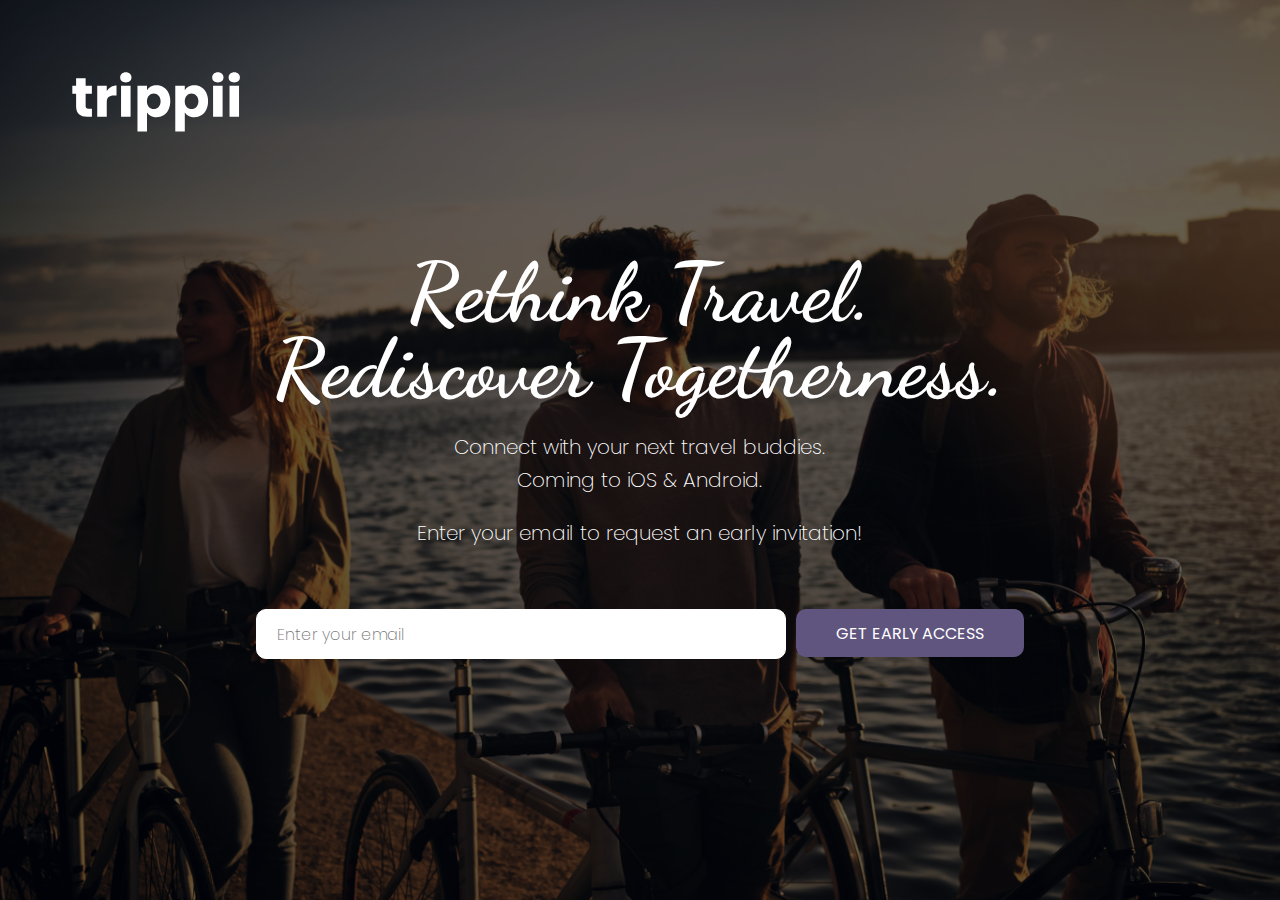
==== index.html @ ec7e8a85 "dev: update Instagram Link" ====
<!DOCTYPE html>
<html lang="en">

<head>
    <meta charset="UTF-8">
    <meta name="viewport" content="width=device-width, initial-scale=1.0">
    <title>Trippii - Rethink Travel. Rediscover Togetherness.</title>
    <meta name="description"
        content="Trippii: Rethink Travel. Rediscover Togetherness. Connect with your next travel buddies. Coming to iOS & Android.">
    <meta name="keywords" content="Travel, Rediscover, Togetherness, iOS, Android">
    <meta name="author" content="Trippii">
    <link type="text/css" rel="stylesheet" href="./css/variables.css">
    <link type="text/css" rel="stylesheet" href="./css/style.css">
    <link type="text/css" rel="stylesheet" href="./css/pop-up.css">
    <link rel="stylesheet"
        href="https://fonts.googleapis.com/css2?family=Material+Symbols+Outlined:opsz,wght,FILL,GRAD@20..48,100..700,0..1,-50..200" />

</head>

<body>

    <div class="layout">

        <header class="layout__header">
            <img width="180" class="layout__logo" src="./assets/logo.svg" alt="Trippii - Logo" title="Trippii - Logo">
        </header>

        <main class="layout__body">
            <div class="layout__content">
                <h1 class="content__slogan">Rethink Travel. Rediscover Togetherness.</h1>

                <div class="content__message">
                    <span class="message__text">
                        Connect with your next travel buddies.
                    </span>
                    <span class="message__text">
                        Coming to iOS & Android.
                    </span>
                </div>

                <span class="content__email">
                    Enter your email to request an early invitation!
                </span>
            </div>

            <form class="layout__form" id="form-email">
                <label for="email" class="form__label">
                    Share your email to get early access to our app once it launches!
                </label>
                <input required type="email" id="email" name="email" class="form__input" placeholder="Enter your email">
                <button type="submit" class="form__button" aria-label="Notify Me">GET EARLY ACCESS</button>
            </form>
        </main>
    </div>

    <div class="pop-up__overlay hidden" id="pop-up-overlay">
        <div class="pop-up hidden" id="pop-up">
            <div class="icon">
                <span class="material-symbols-outlined" style="font-size: 80px; color: black;" id="pop-up-icon">
                    check_circle
                </span>
            </div>
            <div class="pop-up__message">
                <span class="pop-up__title" id="pop-up-title">You are on the waitlist</span>
                <div class="pop-up__content" id="pop-up-message">
                    Thanks for joining Trippii. Our team will notify you as soon as the product is available. Follow us
                    on Instagram to stay tuned!
                </div>
            </div>
            <div class="pop-up__footer">
                <a href="https://www.instagram.com/trippiiapp" rel="noopener noreferrer" class="button" aria-label="Follow us on Instagram">Instagram</a>
            </div>

        </div>
    </div>

    <script src="./js/form.js"></script>
</body>

</html>
---- css/variables.css ----
:root {
    --font-family: 'Poppins', 'Dancing Script', system-ui, -apple-system, sans-serif;
    --primary-color: #ffffff;
    --secondary-color: #60557F;
    --overlay-color: rgba(0, 3, 12, .6);
    --input-color: rgba(0, 0, 0, 0.80);
    

    --spacing-1: 0.25rem;
    --spacing-2: 0.625rem;
    --spacing-3: 1rem;
    --spacing-4: 1.25rem;
    --spacing-5: 1.5rem;
    --spacing-6: 2rem;
    --spacing-8: 2.5rem;
    --spacing-9: 3rem;
    --spacing-10: 3.5rem;

    --body-padding-x: 2.125rem;

    --font-size-xs: 0.75rem;
    --font-size-sm: 0.875rem;
    --font-size-md: 1rem;
    --font-size-xl: 1.25rem;

    --font-size-slogan-mobile: 48px;
    --font-size-slogan-line-height-mobile: 56px;
    --font-size-slogan: 82px;
    --font-size-slogan-line-height: 76px;

    --input-box-shadow: 0 0 8px rgba(178, 155, 239, 0.8);
    --pop-up-shadow: 0 8px 16px rgba(20, 21, 26, 0.08), 0 0 4px rgba(20, 21, 26, 0.04);
}
---- css/style.css ----
/* Dancing Script & Poppins - Google Fonts */
@import url('https://fonts.googleapis.com/css2?family=Dancing+Script:wght@400;500;600;700&family=Poppins:ital,wght@0,100;0,200;0,300;0,400;1,100;1,200;1,300&display=swap');
@import url('https://fonts.googleapis.com/css2?family=Poppins:ital,wght@0,300;1,300&display=swap');

* {
    margin: 0;
    padding: 0;
    box-sizing: border-box;
    font-family: var(--font-family);
}

html {
    background: url(../assets/background.png) no-repeat fixed;
    -moz-background-size: cover;
    -o-background-size: cover;
    -webkit-background-size: cover;
    background-size: cover;
}

/* Overlay */
html::before {
    background: var(--overlay-color);
    bottom: 0;
    content: "";
    left: 0;
    /* This is important, to not catch mouse events - Allow user to interact with inner elements */
    pointer-events: none;
    position: absolute;
    right: 0;
    top: 0;
    height: 100dvh;
}

body {
    color: var(--primary-color);
    height: 100dvh;
    padding: var(--spacing-10) var(--body-padding-x);
    position: relative; /* This is important to make it stand out from the overlay */
}

.layout,
.layout__body,
.layout__content,
.layout__form {
    align-items: center;
    display: flex;
    flex-direction: column;
    position: relative;
}

.layout {
    height: 100%;
    justify-content: center;
    width: 100%;
}

.layout__header {
    justify-content: center;
}

.layout__header .layout__logo {
    width: 7.5rem;
}

.layout__body {
    flex: 1;
}

.layout__content {
    flex: 1;
    font-weight: 200;
    gap: var(--spacing-5);
    justify-content: center;
    max-width: 325px;
}

.content__slogan {
    color: var(--primary-color);
    font-family: 'Dancing Script';
    font-size: var(--font-size-slogan-mobile);
    font-weight: 700;
    line-height: var(--font-size-slogan-line-height-mobile);
    text-align: center;
}

.content__message,
.content__email,
.form__label {
    align-items: center;
    color: var(--primary-color);
    display: flex;
    flex-direction: column;
    font-size: var(--font-size-xs);
    font-weight: 200;
    justify-content: center;
    line-height: var(--spacing-5);
    text-align: center;
}

.content_message,
.message__text {
    line-height: 33px;
}

.content__email {
    display: none;
}

.layout__form {
    align-self: stretch;
    gap: var(--spacing-2);
    justify-content: center;
    max-width: 816px;
    width: 100%;
}

.layout__form input,
.layout__form button {
    align-self: stretch;
    border-radius: var(--spacing-2);
    color: var(--primary-color);
    font-size: var(--spacing-3);
    font-weight: 200;
    height: 3rem;
    padding: var(--spacing-3);
}

.layout__form input {
    border: 1px solid var(--primary-color);
    color: var(--input-color);
    line-height: 18px;
    text-align: center;
    outline: none;
}

.layout__form input:focus {
    border: 1px solid var(--secondary-color-light);
    box-shadow: var(--input-box-shadow);
}

.layout__form button {
    align-items: center;
    background: var(--secondary-color);
    border: none;
    cursor: pointer;
    display: flex;
    font-weight: 400;
    justify-content: center;
    padding: 0;
}

.layout__form .sign-up__email {
    display: inline;
}

@media (min-width: 640px) {
    .layout {
        padding: 0;
        margin: auto;
    }

    html {
        background: url(../assets/background.png) no-repeat center center fixed;
        background-size: cover;
    }

    body {
        padding: var(--spacing-9);
    }

    .layout {
        gap: 92px;
    }

    .layout__body {
        gap: 64px;
    }

    .layout__header {
        padding: 0;
    }

    .layout__content {
        flex: unset;
        width: 100%;
        max-width: 48rem;
        justify-content: center;
    }

    .content__message,
    .content__email {
        font-size: var(--font-size-xl);
    }

    .content__slogan {
        font-size: var(--font-size-slogan);
        line-height: var(--font-size-slogan-line-height);
    }

    .content__email {
        position: static;
        display: inline;
    }

    .layout__form {
        align-self: auto;
        flex-direction: row;
        max-width: 48rem;
        font-weight: 400;
    }

    .layout__form input {
        flex: auto;
        padding: var(--spacing-5) var(--spacing-4);
        text-align: left;
    }

    .layout__form button {
        gap: var(--spacing-2);
        padding: var(--spacing-2) var(--spacing-8);
    }

    .layout__form .form__label {
        display: none;
    }

    .layout__header {
        width: 100%;
        justify-content: flex-start;
    }

    .layout__header .layout__logo {
        padding: var(--spacing-5);
        width: 13.5rem;
    }
}
---- css/pop-up.css ----
.pop-up__overlay {
    position: fixed;
    top: 0;
    left: 0;
    width: 100%;
    height: 100%;
    z-index: 1;
    visibility: visible;
    background: var(--overlay-color);
}

.pop-up__overlay.hidden {
    z-index: -1;
    visibility: hidden;
}

.pop-up {
    align-items: center;
    background-color: var(--primary-color);
    display: flex;
    flex-direction: column;
    justify-content: center;
    width: 100%;
    position: fixed;
    transform: translateY(200%);
    transition: transform 0.5s; 
    z-index: 2;
    border-radius: 20px 20px 0px 0px;
    box-shadow: var(--pop-up-shadow);
    padding: 60px 32px;
    gap: var(--spacing-8);
    text-align: center;
}

.pop-up__message {
    display: flex;
    flex-direction: column;
    justify-content: center;
    gap: var(--spacing-6);
    color: black;
    text-align: center;
}

.pop-up .pop-up__title {
    font-size: var(--font-size-xl);
    line-height: 1.25;
}

.pop-up .pop-up__footer {
    display: flex;
    align-items: center;
    justify-content: center;
    gap: var(--spacing-2);
}

.pop-up .button {
    display: flex;
    align-items: center;
    justify-content: center;
    width: 100%;
    height: 58px;
    padding: 24px 56px;
    border: none;
    border-radius: var(--spacing-2);
    background: var(--secondary-color);
    color: var(--primary-color);
    cursor: pointer;
    font-weight: 700;
    font-size: var(--font-size-xl);
    line-height: 18px;
    text-decoration: none;
}

.pop-up:not(.hidden) {
    bottom: 0;
    left: 0;
    transform: translateY(0);
}

@media (min-width: 640px) {
    .pop-up {
        max-width: 34rem;
        padding: var(--spacing-8) 5.625rem;
        transition: opacity 0.5s ease-in-out;
        border-radius: var(--spacing-8);
        opacity: 0;
        transform: translateY(100%);
    }

    .pop-up .button {
        width: auto;
    }

    .pop-up:not(.hidden) {
        bottom: 50%;
        left: 50%;
        transform: translate(-50%, 50%);
        opacity: 1;
    }
}
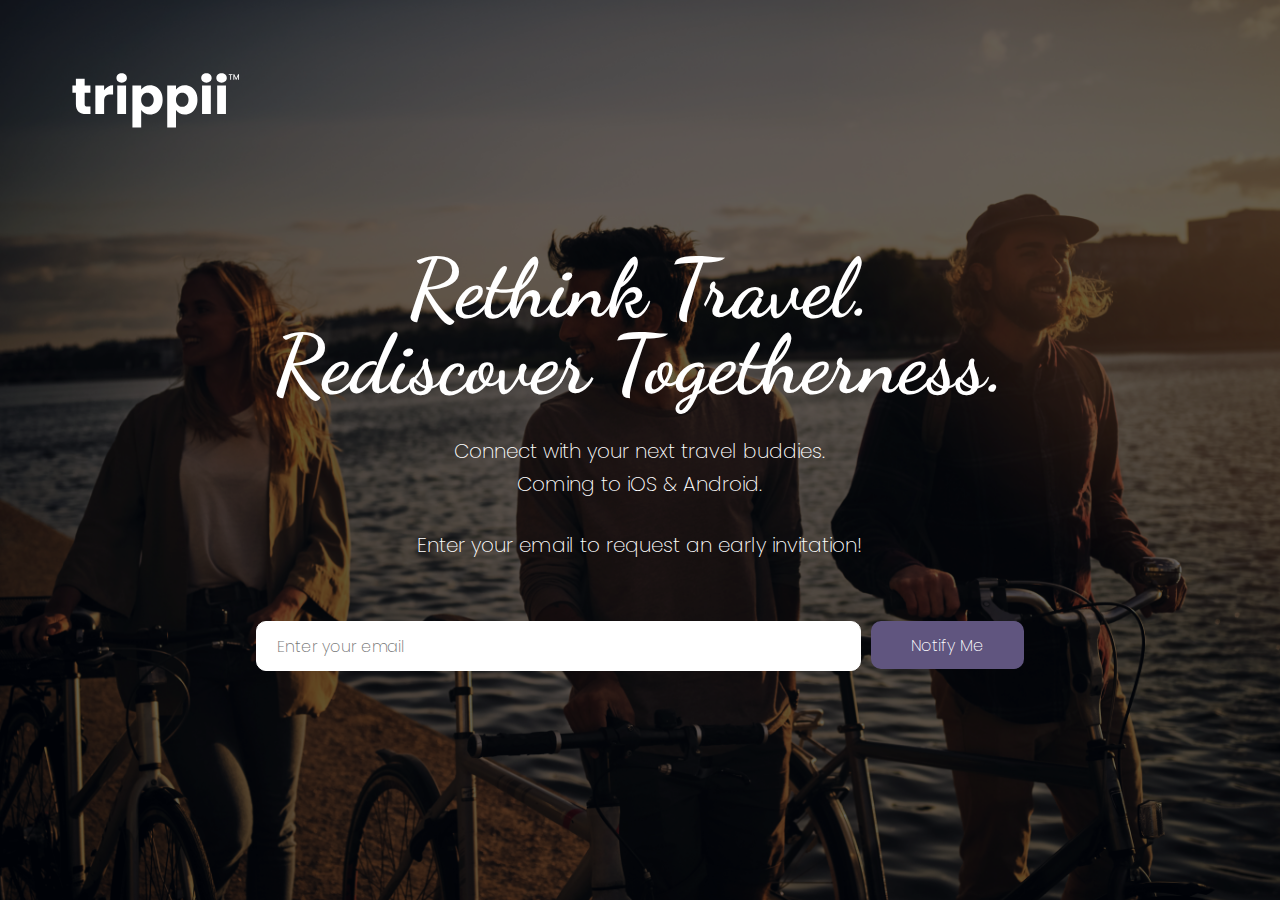
==== commit cc647f88: "dev: wait until font loads" ====
--- a/index.html
+++ b/index.html
@@ -9,11 +9,20 @@
         content="Trippii: Rethink Travel. Rediscover Togetherness. Connect with your next travel buddies. Coming to iOS & Android.">
     <meta name="keywords" content="Travel, Rediscover, Togetherness, iOS, Android">
     <meta name="author" content="Trippii">
+
+    <link rel="preconnect" href="https://fonts.googleapis.com">
+    <link rel="preconnect" href="https://fonts.gstatic.com" crossorigin>
+
+    <link rel="stylesheet" href="https://fonts.googleapis.com/css2?family=Dancing+Script:wght@400;500;600;700&family=Poppins:ital,wght@0,100;0,200;0,300;0,400;1,100;1,200;1,300&display=block">
+    <link rel="stylesheet" href="https://fonts.googleapis.com/css2?family=Poppins:ital,wght@0,300;1,300&display=block">
+
+    <link rel="stylesheet"
+        href="https://fonts.googleapis.com/css2?family=Material+Symbols+Outlined:opsz,wght,FILL,GRAD@20..48,100..700,0..1,-50..200" />
+
+
     <link type="text/css" rel="stylesheet" href="./css/variables.css">
     <link type="text/css" rel="stylesheet" href="./css/style.css">
     <link type="text/css" rel="stylesheet" href="./css/pop-up.css">
-    <link rel="stylesheet"
-        href="https://fonts.googleapis.com/css2?family=Material+Symbols+Outlined:opsz,wght,FILL,GRAD@20..48,100..700,0..1,-50..200" />
 
 </head>
 
@@ -25,7 +34,7 @@
             <img width="180" class="layout__logo" src="./assets/logo.svg" alt="Trippii - Logo" title="Trippii - Logo">
         </header>
 
-        <main class="layout__body">
+        <main id="body" class="layout__body" style="visibility: hidden;">
             <div class="layout__content">
                 <h1 class="content__slogan">Rethink Travel. Rediscover Togetherness.</h1>
 
@@ -45,10 +54,10 @@
 
             <form class="layout__form" id="form-email">
                 <label for="email" class="form__label">
-                    Share your email to get early access to our app once it launches!
+                    Enter your email to request an early invitation!
                 </label>
                 <input required type="email" id="email" name="email" class="form__input" placeholder="Enter your email">
-                <button type="submit" class="form__button" aria-label="Notify Me">GET EARLY ACCESS</button>
+                <button type="submit" class="form__button" aria-label="Notify Me">Notify Me</button>
             </form>
         </main>
     </div>
@@ -68,7 +77,7 @@
                 </div>
             </div>
             <div class="pop-up__footer">
-                <a href="https://www.instagram.com/trippiiapp" rel="noopener noreferrer" class="button" aria-label="Follow us on Instagram">Instagram</a>
+                <a href="https://www.instagram.com/trippii" target="_blank" rel="noopener noreferrer" class="button" aria-label="Follow us on Instagram">Instagram</a>
             </div>
 
         </div>
@@ -77,4 +86,4 @@
     <script src="./js/form.js"></script>
 </body>
 
-</html>
+</html>--- a/css/style.css
+++ b/css/style.css
@@ -1,7 +1,3 @@
-/* Dancing Script & Poppins - Google Fonts */
-@import url('https://fonts.googleapis.com/css2?family=Dancing+Script:wght@400;500;600;700&family=Poppins:ital,wght@0,100;0,200;0,300;0,400;1,100;1,200;1,300&display=swap');
-@import url('https://fonts.googleapis.com/css2?family=Poppins:ital,wght@0,300;1,300&display=swap');
-
 * {
     margin: 0;
     padding: 0;
@@ -32,10 +28,11 @@
 }
 
 body {
+    /* This is important to make it stand out from the overlay */
     color: var(--primary-color);
     height: 100dvh;
-    padding: var(--spacing-10) var(--body-padding-x);
-    position: relative; /* This is important to make it stand out from the overlay */
+    padding: var(--body-padding);
+    position: relative;
 }
 
 .layout,
@@ -51,6 +48,7 @@
 .layout {
     height: 100%;
     justify-content: center;
+    padding: var(--spacing-9) 0;
     width: 100%;
 }
 
@@ -69,7 +67,7 @@
 .layout__content {
     flex: 1;
     font-weight: 200;
-    gap: var(--spacing-5);
+    gap: var(--spacing-6);
     justify-content: center;
     max-width: 325px;
 }
@@ -91,10 +89,8 @@
     display: flex;
     flex-direction: column;
     font-size: var(--font-size-xs);
-    font-weight: 200;
     justify-content: center;
     line-height: var(--spacing-5);
-    text-align: center;
 }
 
 .content_message,
@@ -144,7 +140,6 @@
     border: none;
     cursor: pointer;
     display: flex;
-    font-weight: 400;
     justify-content: center;
     padding: 0;
 }
@@ -176,15 +171,10 @@
         gap: 64px;
     }
 
-    .layout__header {
-        padding: 0;
-    }
-
     .layout__content {
         flex: unset;
         width: 100%;
         max-width: 48rem;
-        justify-content: center;
     }
 
     .content__message,
@@ -205,6 +195,7 @@
     .layout__form {
         align-self: auto;
         flex-direction: row;
+        height: 4.25rem;
         max-width: 48rem;
         font-weight: 400;
     }
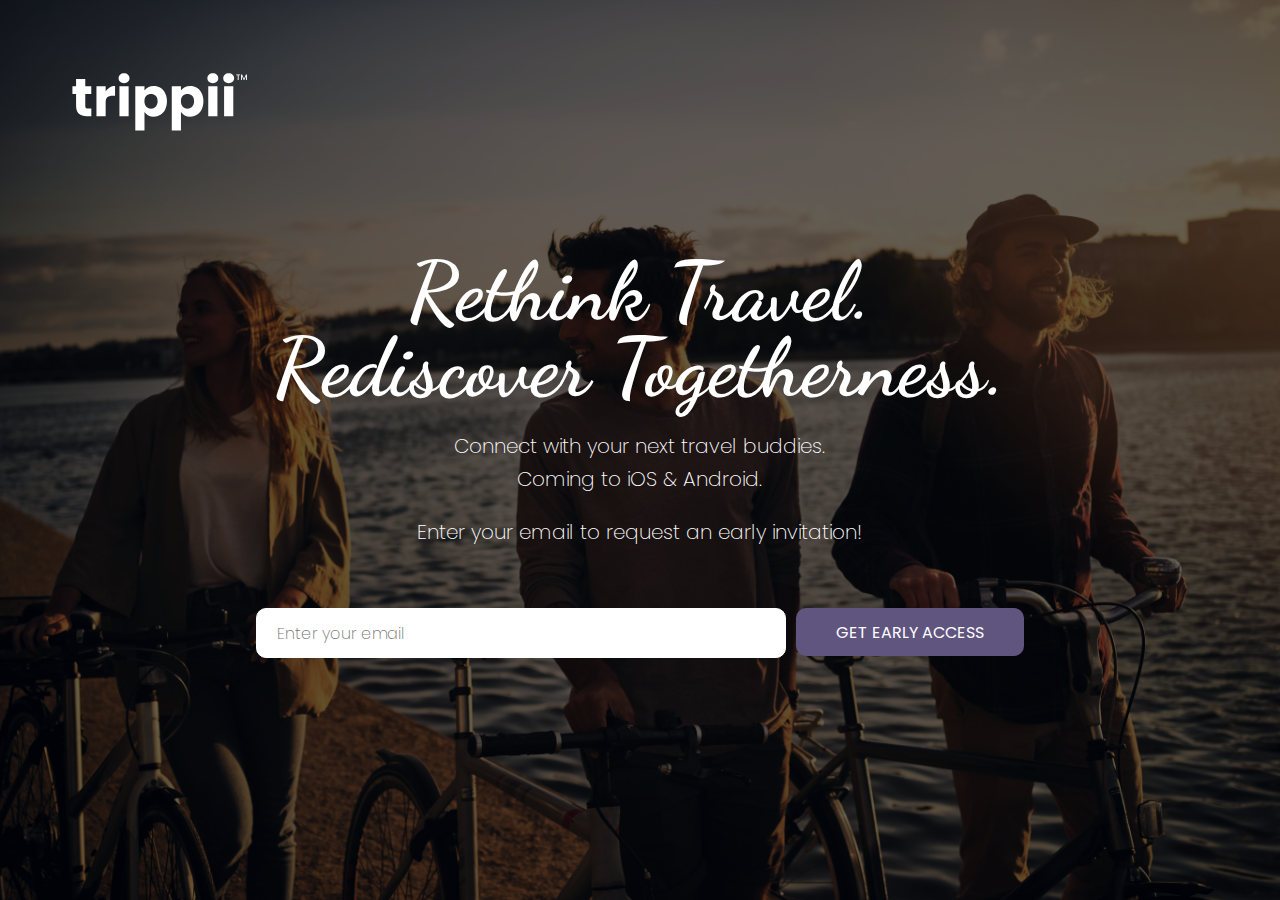
==== commit a9720dbe: "Merge branch 'main' into wait-until-font-loads-preload-approach" ====
--- a/index.html
+++ b/index.html
@@ -54,10 +54,10 @@
 
             <form class="layout__form" id="form-email">
                 <label for="email" class="form__label">
-                    Enter your email to request an early invitation!
+                    Share your email to get early access to our app once it launches!
                 </label>
                 <input required type="email" id="email" name="email" class="form__input" placeholder="Enter your email">
-                <button type="submit" class="form__button" aria-label="Notify Me">Notify Me</button>
+                <button type="submit" class="form__button" aria-label="Notify Me">GET EARLY ACCESS</button>
             </form>
         </main>
     </div>
@@ -77,7 +77,7 @@
                 </div>
             </div>
             <div class="pop-up__footer">
-                <a href="https://www.instagram.com/trippii" target="_blank" rel="noopener noreferrer" class="button" aria-label="Follow us on Instagram">Instagram</a>
+                <a href="https://www.instagram.com/trippiiapp" rel="noopener noreferrer" class="button" aria-label="Follow us on Instagram">Instagram</a>
             </div>
 
         </div>
@@ -86,4 +86,4 @@
     <script src="./js/form.js"></script>
 </body>
 
-</html>+</html>
--- a/css/style.css
+++ b/css/style.css
@@ -28,11 +28,10 @@
 }
 
 body {
-    /* This is important to make it stand out from the overlay */
     color: var(--primary-color);
     height: 100dvh;
-    padding: var(--body-padding);
-    position: relative;
+    padding: var(--spacing-10) var(--body-padding-x);
+    position: relative; /* This is important to make it stand out from the overlay */
 }
 
 .layout,
@@ -48,7 +47,6 @@
 .layout {
     height: 100%;
     justify-content: center;
-    padding: var(--spacing-9) 0;
     width: 100%;
 }
 
@@ -57,7 +55,7 @@
 }
 
 .layout__header .layout__logo {
-    width: 7.5rem;
+    width: 8rem;
 }
 
 .layout__body {
@@ -67,7 +65,7 @@
 .layout__content {
     flex: 1;
     font-weight: 200;
-    gap: var(--spacing-6);
+    gap: var(--spacing-5);
     justify-content: center;
     max-width: 325px;
 }
@@ -89,8 +87,10 @@
     display: flex;
     flex-direction: column;
     font-size: var(--font-size-xs);
+    font-weight: 200;
     justify-content: center;
     line-height: var(--spacing-5);
+    text-align: center;
 }
 
 .content_message,
@@ -140,6 +140,7 @@
     border: none;
     cursor: pointer;
     display: flex;
+    font-weight: 400;
     justify-content: center;
     padding: 0;
 }
@@ -171,10 +172,15 @@
         gap: 64px;
     }
 
+    .layout__header {
+        padding: 0;
+    }
+
     .layout__content {
         flex: unset;
         width: 100%;
         max-width: 48rem;
+        justify-content: center;
     }
 
     .content__message,
@@ -195,7 +201,6 @@
     .layout__form {
         align-self: auto;
         flex-direction: row;
-        height: 4.25rem;
         max-width: 48rem;
         font-weight: 400;
     }
@@ -222,6 +227,6 @@
 
     .layout__header .layout__logo {
         padding: var(--spacing-5);
-        width: 13.5rem;
+        width: 14rem;
     }
 }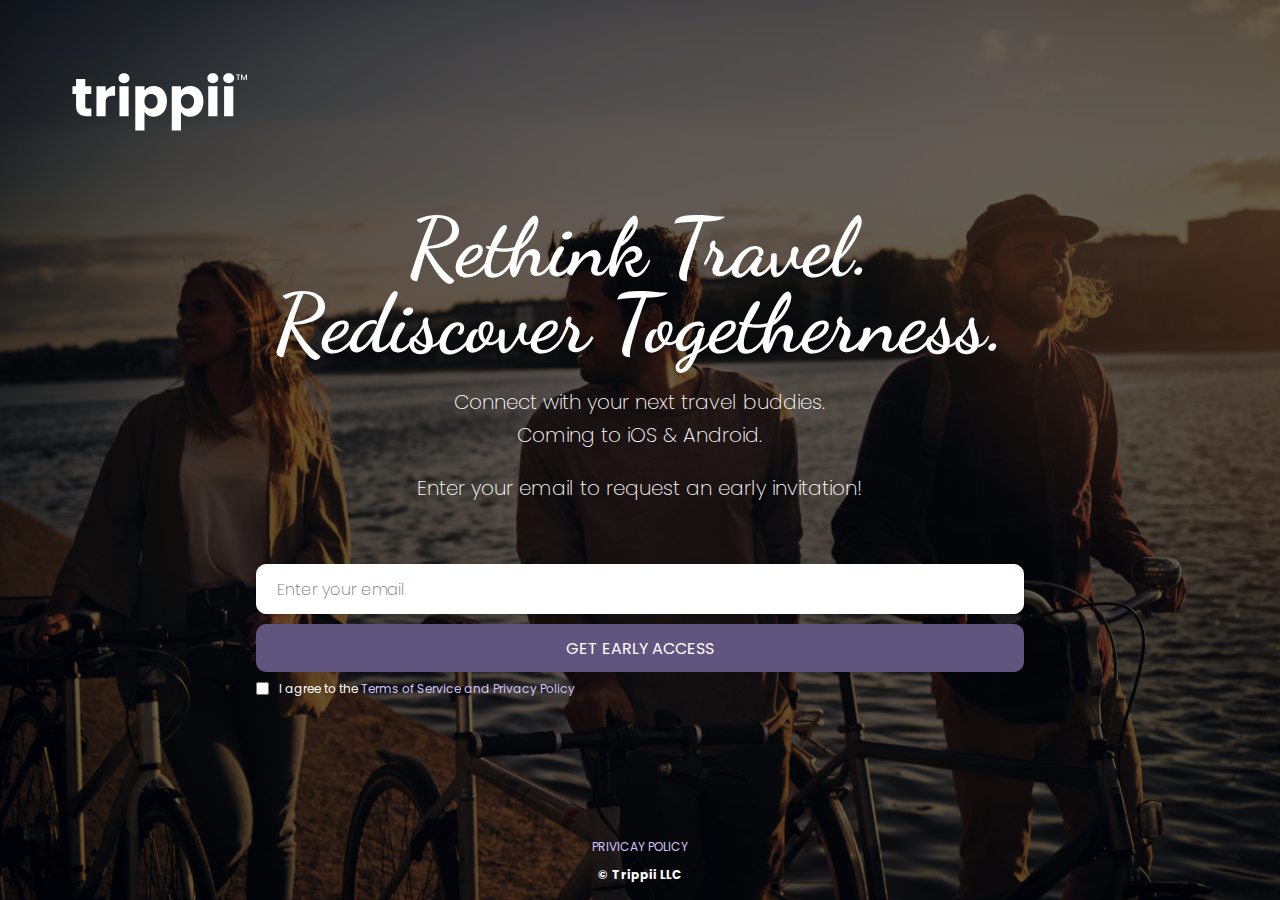
==== commit 11f45518: "dev: start privacy-policy-page" ====
--- a/index.html
+++ b/index.html
@@ -9,20 +9,11 @@
         content="Trippii: Rethink Travel. Rediscover Togetherness. Connect with your next travel buddies. Coming to iOS & Android.">
     <meta name="keywords" content="Travel, Rediscover, Togetherness, iOS, Android">
     <meta name="author" content="Trippii">
-
-    <link rel="preconnect" href="https://fonts.googleapis.com">
-    <link rel="preconnect" href="https://fonts.gstatic.com" crossorigin>
-
-    <link rel="stylesheet" href="https://fonts.googleapis.com/css2?family=Dancing+Script:wght@400;500;600;700&family=Poppins:ital,wght@0,100;0,200;0,300;0,400;1,100;1,200;1,300&display=block">
-    <link rel="stylesheet" href="https://fonts.googleapis.com/css2?family=Poppins:ital,wght@0,300;1,300&display=block">
-
-    <link rel="stylesheet"
-        href="https://fonts.googleapis.com/css2?family=Material+Symbols+Outlined:opsz,wght,FILL,GRAD@20..48,100..700,0..1,-50..200" />
-
-
     <link type="text/css" rel="stylesheet" href="./css/variables.css">
     <link type="text/css" rel="stylesheet" href="./css/style.css">
     <link type="text/css" rel="stylesheet" href="./css/pop-up.css">
+    <link rel="stylesheet"
+        href="https://fonts.googleapis.com/css2?family=Material+Symbols+Outlined:opsz,wght,FILL,GRAD@20..48,100..700,0..1,-50..200" />
 
 </head>
 
@@ -34,7 +25,7 @@
             <img width="180" class="layout__logo" src="./assets/logo.svg" alt="Trippii - Logo" title="Trippii - Logo">
         </header>
 
-        <main id="body" class="layout__body" style="visibility: hidden;">
+        <main class="layout__body">
             <div class="layout__content">
                 <h1 class="content__slogan">Rethink Travel. Rediscover Togetherness.</h1>
 
@@ -58,8 +49,19 @@
                 </label>
                 <input required type="email" id="email" name="email" class="form__input" placeholder="Enter your email">
                 <button type="submit" class="form__button" aria-label="Notify Me">GET EARLY ACCESS</button>
+                <div class="privacy-policity__container">
+                    <input type="checkbox" id="terms" name="terms" class="form__checkbox">
+                    <label for="terms">
+                        I agree to the <a href="./privacy-policy" target="_blank"> Terms of Service and Privacy Policy</a>
+                    </label>
+                </div>
             </form>
         </main>
+
+        <footer>
+            <a href="./privacy-policy">PRIVICAY POLICY</a>
+            <h4>&copy; Trippii LLC</h4>
+        </footer>
     </div>
 
     <div class="pop-up__overlay hidden" id="pop-up-overlay">
@@ -76,8 +78,9 @@
                     on Instagram to stay tuned!
                 </div>
             </div>
-            <div class="pop-up__footer">
-                <a href="https://www.instagram.com/trippiiapp" rel="noopener noreferrer" class="button" aria-label="Follow us on Instagram">Instagram</a>
+            <div class="pop-up__footer" id="instagram-popup">
+                <a href="https://www.instagram.com/trippiiapp" rel="noopener noreferrer" class="button"
+                    aria-label="Follow us on Instagram">Instagram</a>
             </div>
 
         </div>
@@ -86,4 +89,4 @@
     <script src="./js/form.js"></script>
 </body>
 
-</html>
+</html>--- a/css/style.css
+++ b/css/style.css
@@ -1,3 +1,7 @@
+/* Dancing Script & Poppins - Google Fonts */
+@import url('https://fonts.googleapis.com/css2?family=Dancing+Script:wght@400;500;600;700&family=Poppins:ital,wght@0,100;0,200;0,300;0,400;1,100;1,200;1,300&display=swap');
+@import url('https://fonts.googleapis.com/css2?family=Poppins:ital,wght@0,300;1,300&display=swap');
+
 * {
     margin: 0;
     padding: 0;
@@ -34,6 +38,27 @@
     position: relative; /* This is important to make it stand out from the overlay */
 }
 
+a {
+    color: #d0c2f7;
+    text-decoration: none;
+}
+
+footer {
+    padding-top: var(--spacing-6);
+    align-items: center;
+    display: flex;
+    flex-direction: column;
+    gap: var(--spacing-2);
+    justify-content: center;
+    text-align: center;
+
+    font-size: var(--font-size-xs);
+}
+
+footer h4 {
+    user-select: none;
+}
+
 .layout,
 .layout__body,
 .layout__content,
@@ -110,7 +135,7 @@
     width: 100%;
 }
 
-.layout__form input,
+.layout__form input[type="email"],
 .layout__form button {
     align-self: stretch;
     border-radius: var(--spacing-2);
@@ -121,7 +146,7 @@
     padding: var(--spacing-3);
 }
 
-.layout__form input {
+.layout__form input[type="email"] {
     border: 1px solid var(--primary-color);
     color: var(--input-color);
     line-height: 18px;
@@ -129,7 +154,7 @@
     outline: none;
 }
 
-.layout__form input:focus {
+.layout__form input[type="email"]:focus {
     border: 1px solid var(--secondary-color-light);
     box-shadow: var(--input-box-shadow);
 }
@@ -145,6 +170,19 @@
     padding: 0;
 }
 
+.privacy-policity__container {
+    align-items: flex-start;
+    display: flex;
+    width: 100%;
+    font-size: var(--font-size-xs);
+    gap: var(--spacing-2);
+    justify-content: start;
+    line-height: var(--spacing-5);
+    text-align: center;
+    line-height: 14.74px;
+    text-align: start;
+}
+
 .layout__form .sign-up__email {
     display: inline;
 }
@@ -152,6 +190,7 @@
 @media (min-width: 640px) {
     .layout {
         padding: 0;
+        padding-bottom: 1rem;
         margin: auto;
     }
 
@@ -161,11 +200,7 @@
     }
 
     body {
-        padding: var(--spacing-9);
-    }
-
-    .layout {
-        gap: 92px;
+        padding: 0 var(--spacing-9);
     }
 
     .layout__body {
@@ -173,7 +208,7 @@
     }
 
     .layout__header {
-        padding: 0;
+        padding: var(--spacing-9) 0;
     }
 
     .layout__content {
@@ -200,12 +235,11 @@
 
     .layout__form {
         align-self: auto;
-        flex-direction: row;
         max-width: 48rem;
         font-weight: 400;
     }
 
-    .layout__form input {
+    .layout__form input[type="email"] {
         flex: auto;
         padding: var(--spacing-5) var(--spacing-4);
         text-align: left;
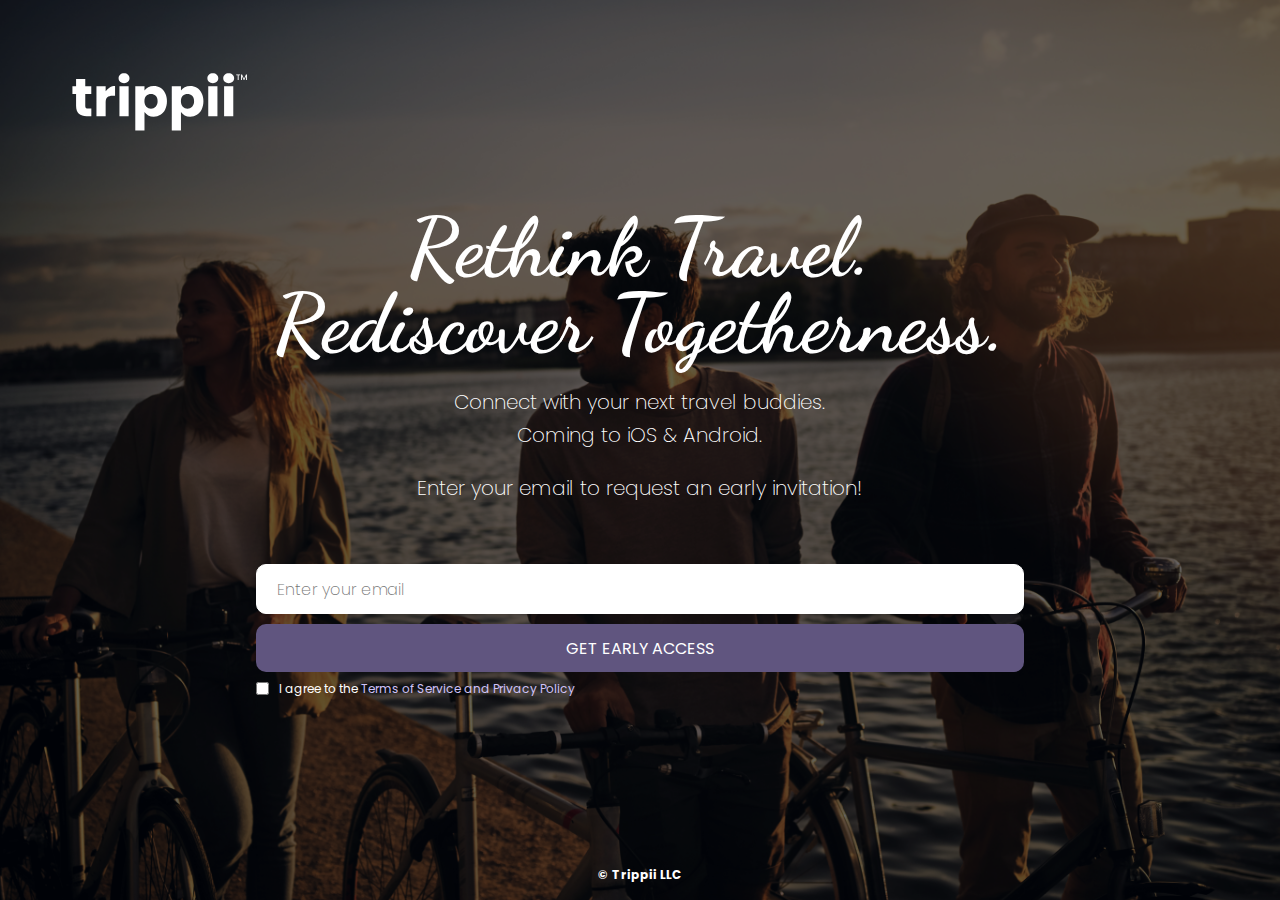
==== commit 378fdbac: "dev: adding missing sectinos" ====
--- a/index.html
+++ b/index.html
@@ -4,7 +4,7 @@
 <head>
     <meta charset="UTF-8">
     <meta name="viewport" content="width=device-width, initial-scale=1.0">
-    <title>Trippii - Rethink Travel. Rediscover Togetherness.</title>
+    <title>Trippii | Rethink Travel. Rediscover Togetherness</title>
     <meta name="description"
         content="Trippii: Rethink Travel. Rediscover Togetherness. Connect with your next travel buddies. Coming to iOS & Android.">
     <meta name="keywords" content="Travel, Rediscover, Togetherness, iOS, Android">
@@ -59,7 +59,6 @@
         </main>
 
         <footer>
-            <a href="./privacy-policy">PRIVICAY POLICY</a>
             <h4>&copy; Trippii LLC</h4>
         </footer>
     </div>
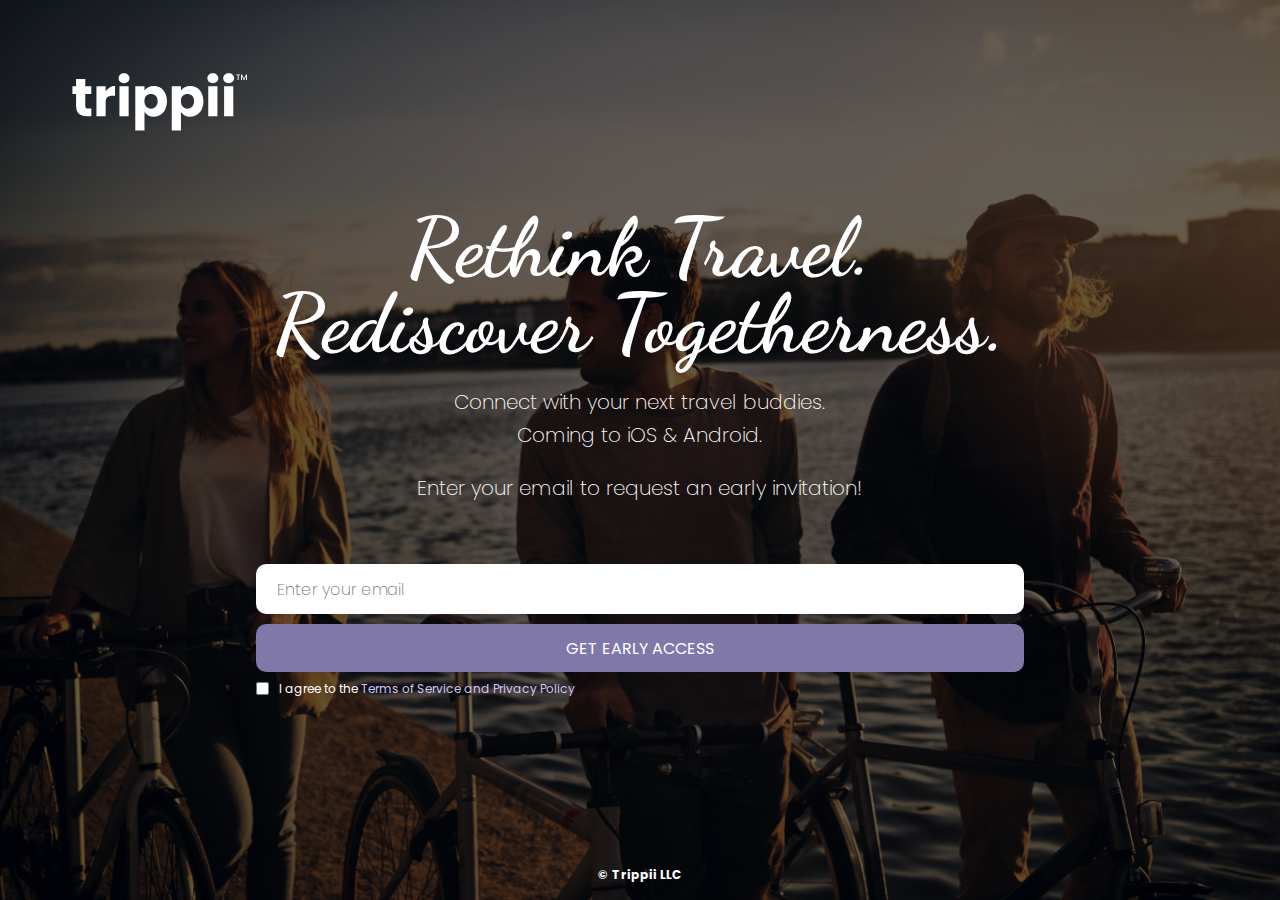
==== commit 27cbb016: "dev: make submit button clickable only when the checkbox is checked" ====
--- a/index.html
+++ b/index.html
@@ -48,7 +48,7 @@
                     Share your email to get early access to our app once it launches!
                 </label>
                 <input required type="email" id="email" name="email" class="form__input" placeholder="Enter your email">
-                <button type="submit" class="form__button" aria-label="Notify Me">GET EARLY ACCESS</button>
+                <button type="submit" id="submit-btn" disabled class="form__button" aria-label="Notify Me">GET EARLY ACCESS</button>
                 <div class="privacy-policity__container">
                     <input type="checkbox" id="terms" name="terms" class="form__checkbox">
                     <label for="terms">
--- a/css/style.css
+++ b/css/style.css
@@ -147,7 +147,7 @@
 }
 
 .layout__form input[type="email"] {
-    border: 1px solid var(--primary-color);
+    border: 1px solid transparent;
     color: var(--input-color);
     line-height: 18px;
     text-align: center;
@@ -155,8 +155,8 @@
 }
 
 .layout__form input[type="email"]:focus {
-    border: 1px solid var(--secondary-color-light);
-    box-shadow: var(--input-box-shadow);
+    box-shadow: 10px 10px 10px rgba(237, 236, 236, 0.15);
+    outline: none;
 }
 
 .layout__form button {
@@ -168,6 +168,11 @@
     font-weight: 400;
     justify-content: center;
     padding: 0;
+}
+
+.layout__form button:disabled {
+    background: #8078A9;
+    cursor: not-allowed;
 }
 
 .privacy-policity__container {
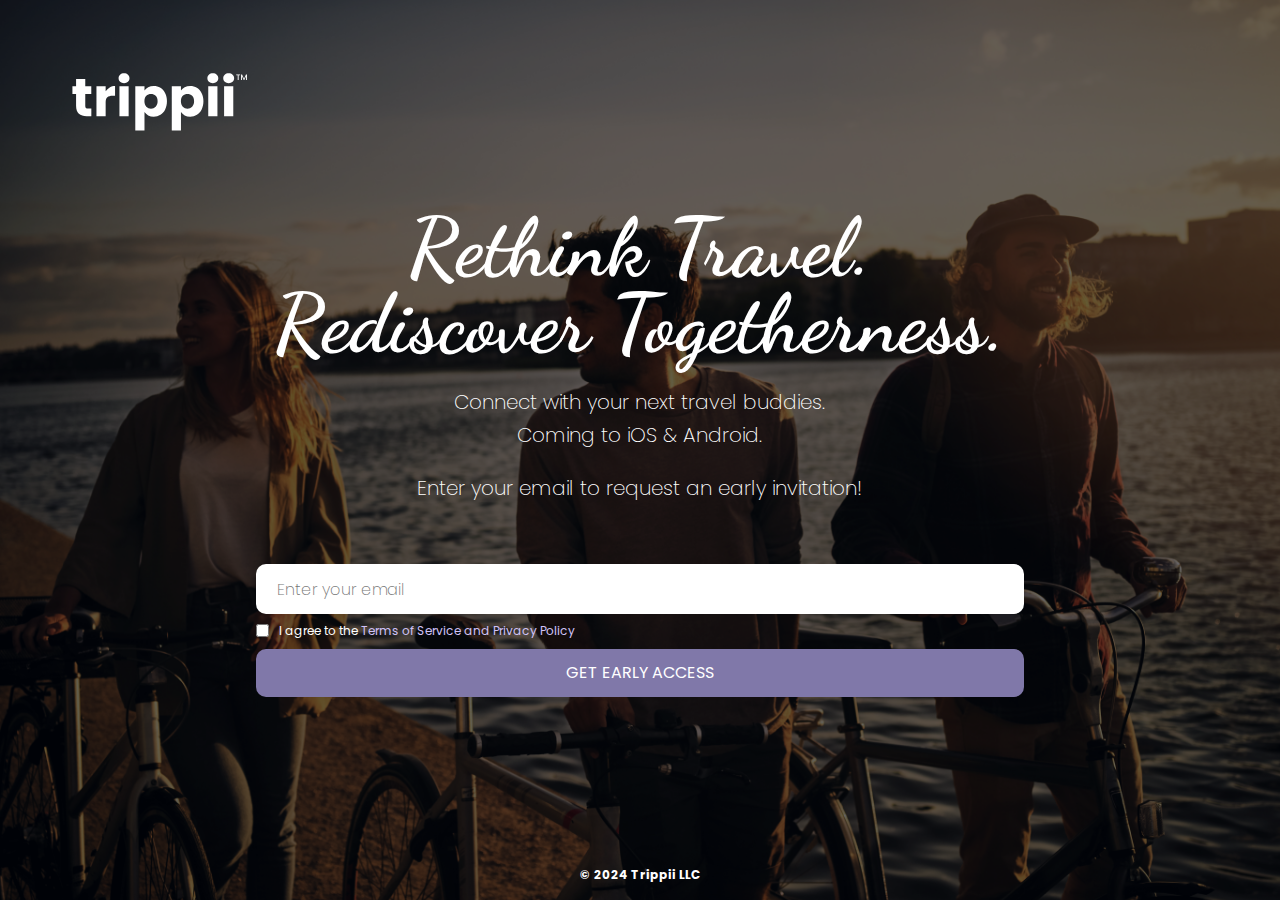
==== commit 2680610a: "feedback" ====
--- a/index.html
+++ b/index.html
@@ -48,18 +48,18 @@
                     Share your email to get early access to our app once it launches!
                 </label>
                 <input required type="email" id="email" name="email" class="form__input" placeholder="Enter your email">
-                <button type="submit" id="submit-btn" disabled class="form__button" aria-label="Notify Me">GET EARLY ACCESS</button>
                 <div class="privacy-policity__container">
                     <input type="checkbox" id="terms" name="terms" class="form__checkbox">
                     <label for="terms">
                         I agree to the <a href="./privacy-policy" target="_blank"> Terms of Service and Privacy Policy</a>
                     </label>
                 </div>
+                <button type="submit" id="submit-btn" disabled class="form__button" aria-label="Notify Me">GET EARLY ACCESS</button>
             </form>
         </main>
 
         <footer>
-            <h4>&copy; Trippii LLC</h4>
+            <h4>&copy; 2024 Trippii LLC</h4>
         </footer>
     </div>
 
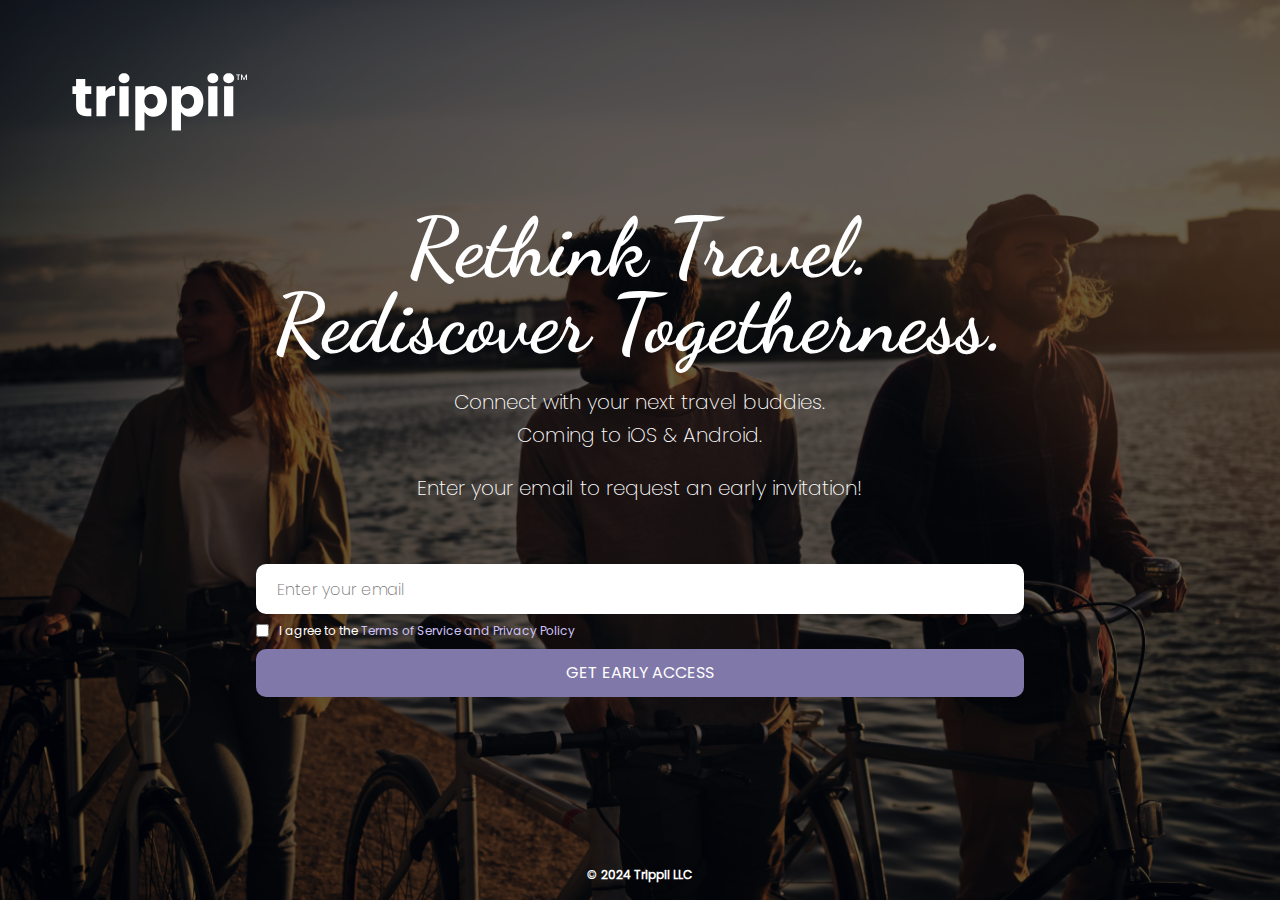
==== commit 8ed83993: "dev: add fonts in base64" ====
--- a/index.html
+++ b/index.html
@@ -9,6 +9,7 @@
         content="Trippii: Rethink Travel. Rediscover Togetherness. Connect with your next travel buddies. Coming to iOS & Android.">
     <meta name="keywords" content="Travel, Rediscover, Togetherness, iOS, Android">
     <meta name="author" content="Trippii">
+    <link type="text/css" rel="stylesheet" href="./css/fonts.css">
     <link type="text/css" rel="stylesheet" href="./css/variables.css">
     <link type="text/css" rel="stylesheet" href="./css/style.css">
     <link type="text/css" rel="stylesheet" href="./css/pop-up.css">
--- a/css/fonts.css
+++ b/css/fonts.css
@@ -0,0 +1,39 @@
+@font-face {
+    font-family: "Mulish";
+    font-display: block;
+    font-weight: normal, bold;
+    font-style: normal;
+    src: url([data-uri]) format('truetype');
+}
+
+@font-face {
+    font-family: "Nunito";
+    font-display: block;
+    font-weight: normal, bold, 800;
+    font-style: normal;
+    src: url([data-uri]